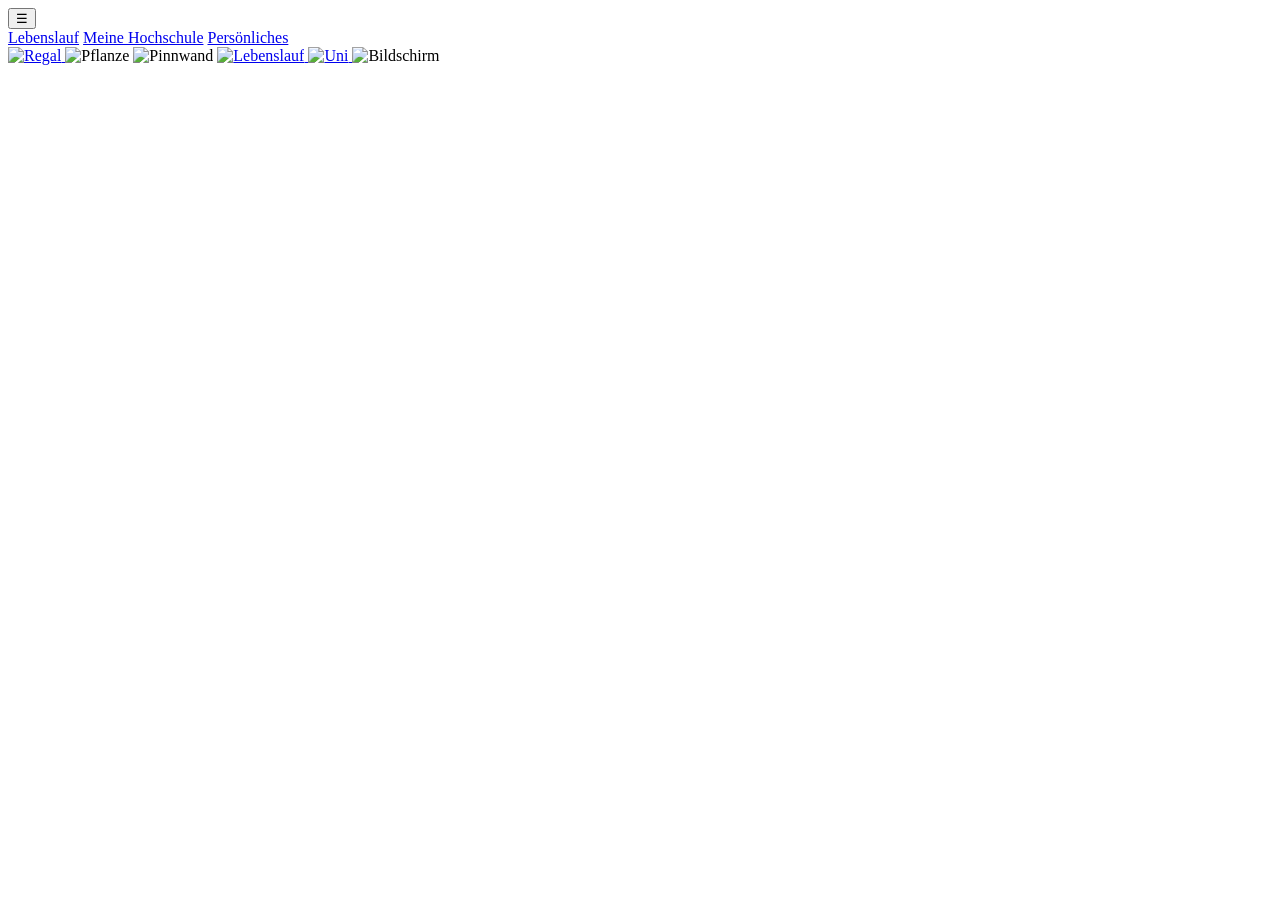
==== index.html @ 56406b9c "update" ====
<!DOCTYPE html>
<html lang="de">

<head>
    <meta charset="UTF-8">
    <meta name="viewport" content="width=device-width, initial-scale=1.0">
    <title>Emily Tholema – Portfolio</title>
    <link rel="stylesheet" href="style.css">
</head>

<body class="home">
    <div class="menu-container">
        <button class="menu-button" id="menuButton" aria-label="Menü öffnen">
            ☰
        </button>

        <div class="menu-dropdown" id="menuDropdown">
            <a href="./lebenslauf.html">Lebenslauf</a>
            <a href="./uni.html">Meine Hochschule</a>
            <a href="./persoenlich.html">Persönliches</a>
        </div>
    </div>

    <div class="container">
        <div class="scene">
            <div class="line"></div>
            <div class="tisch"></div>

            <a href="./persoenlich.html">
                <img src="./images/regal2.png" class="regal klick" alt="Regal">
            </a>

            <img src="./images/Pflanzen_Wand.png" class="pflanze" alt="Pflanze">
            <img src="./images/Pinnwand_Notiz.png" class="pinnwand" alt="Pinnwand">

            <a href="./lebenslauf.html">
                <img src="./images/Lebenslauf_bild.png" class="lebenslauf klick" alt="Lebenslauf">
            </a>

            <a href="./uni.html">
                <img src="./images/Uni.png" class="uni klick" alt="Uni">
            </a>

            <img src="./images/Bildschrim.png" class="screen" alt="Bildschirm">
        </div>
    </div>
    <script>
        const menuButton = document.getElementById("menuButton");
        const menuDropdown = document.getElementById("menuDropdown");

        menuButton.addEventListener("click", () => {
            menuDropdown.classList.toggle("open");
        });

        document.addEventListener("click", (event) => {
            const isClickInside = document.querySelector(".menu-container").contains(event.target);

            if (!isClickInside) {
                menuDropdown.classList.remove("open");
            }
        });
    </script>
</body>



</html>
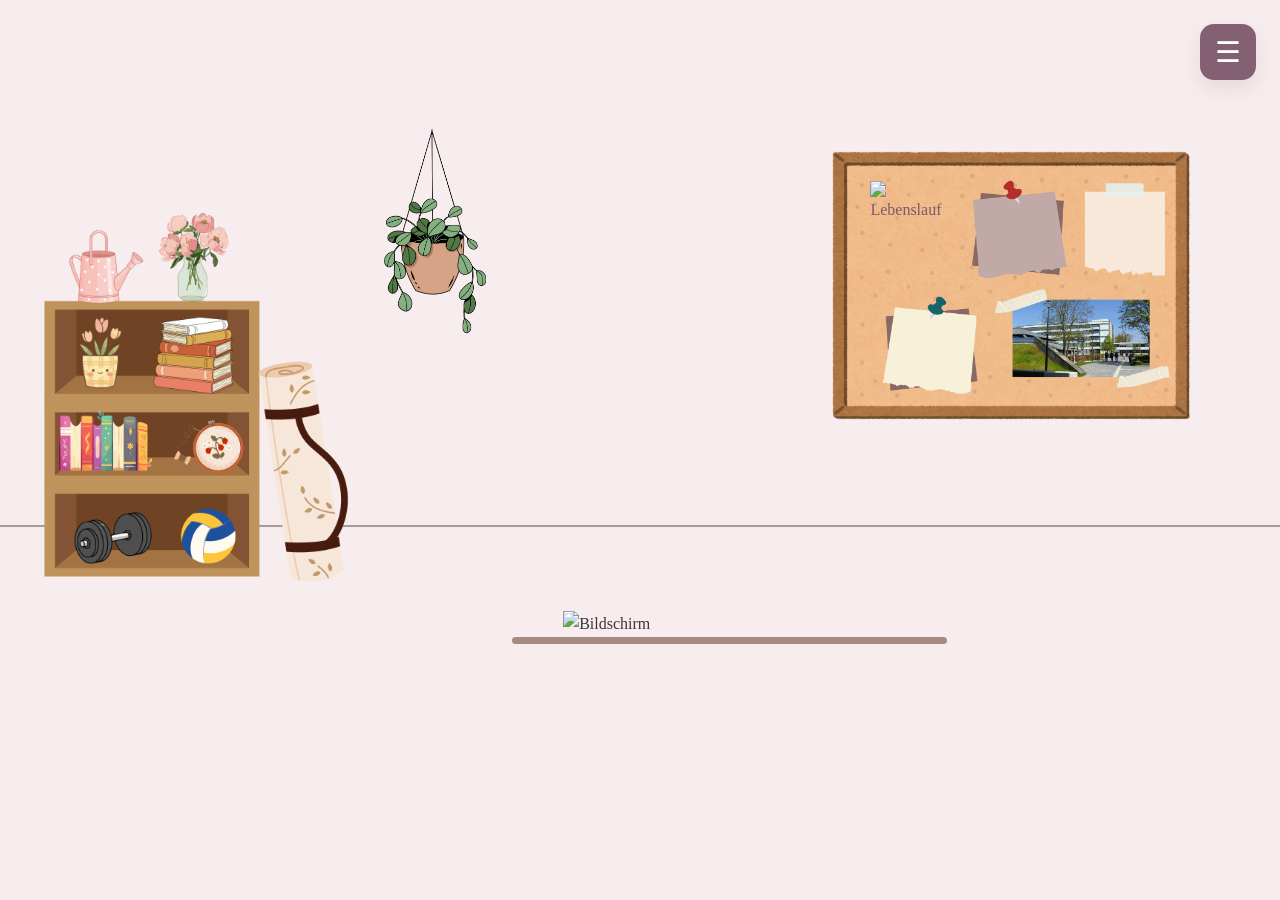
==== commit e6a2e614: "update" ====
--- a/index.html
+++ b/index.html
@@ -6,13 +6,13 @@
     <meta name="viewport" content="width=device-width, initial-scale=1.0">
     <title>Emily Tholema – Portfolio</title>
     <link rel="stylesheet" href="style.css">
+    <script src="script.js" defer></script>
 </head>
 
 <body class="home">
+    <!-- Menü Dropdown -->
     <div class="menu-container">
-        <button class="menu-button" id="menuButton" aria-label="Menü öffnen">
-            ☰
-        </button>
+        <button class="menu-button" id="menuButton"> ☰ </button>
 
         <div class="menu-dropdown" id="menuDropdown">
             <a href="./lebenslauf.html">Lebenslauf</a>
@@ -21,47 +21,33 @@
         </div>
     </div>
 
-    <div class="container">
+    <!-- responsive Layout - Website passt sich automatisch an jedes Gerät an. -->
+    <div class="container"> 
+        <!-- absolute Positionierung - platziert ein Element ganz genau an eine Stelle -->
         <div class="scene">
-            <div class="line"></div>
-            <div class="tisch"></div>
+            <h3 class="hint">Einige Elemente dieser Seite sind interaktiv. <br> Entdecken Sie sie gerne. </h3>
+            <div class="wall"></div>
+            <div class="table"></div>
 
+            <!-- Bilder -->
             <a href="./persoenlich.html">
-                <img src="./images/regal2.png" class="regal klick" alt="Regal">
+                <img src="./images/shelf.png" class="shelf clickable" alt="Hobby-Regal">
             </a>
 
-            <img src="./images/Pflanzen_Wand.png" class="pflanze" alt="Pflanze">
-            <img src="./images/Pinnwand_Notiz.png" class="pinnwand" alt="Pinnwand">
+            <img src="./images/plant.png" class="plant" alt="Pflanze">
+            <img src="./images/pinboard.png" class="pinboard" alt="Pinnwand">
 
             <a href="./lebenslauf.html">
-                <img src="./images/Lebenslauf_bild.png" class="lebenslauf klick" alt="Lebenslauf">
+                <img src="./images/Lebenslauf_bild.png" class="lebenslauf-note clickable" alt="Lebenslauf">
             </a>
 
             <a href="./uni.html">
-                <img src="./images/Uni.png" class="uni klick" alt="Uni">
+                <img src="./images/uni-note.png" class="uni-note clickable" alt="Uni-Bild">
             </a>
 
-            <img src="./images/Bildschrim.png" class="screen" alt="Bildschirm">
+            <img src="./images/screen.png" class="screen" alt="Bildschirm">
         </div>
     </div>
-    <script>
-        const menuButton = document.getElementById("menuButton");
-        const menuDropdown = document.getElementById("menuDropdown");
-
-        menuButton.addEventListener("click", () => {
-            menuDropdown.classList.toggle("open");
-        });
-
-        document.addEventListener("click", (event) => {
-            const isClickInside = document.querySelector(".menu-container").contains(event.target);
-
-            if (!isClickInside) {
-                menuDropdown.classList.remove("open");
-            }
-        });
-    </script>
 </body>
 
-
-
 </html>
--- a/style.css
+++ b/style.css
@@ -0,0 +1,680 @@
+/* ----- GRUNDEINSTELLUNGEN ----- */
+body {
+    margin: 0;
+    background-color: #F7EDEE;
+    font-family: "Kannada MN", serif;
+    color: #3F3537;
+    line-height: 1.6;
+}
+
+h1,
+h2,
+p {
+    margin: 0;
+}
+
+h1 {
+    font-size: 2.8rem;
+    margin-bottom: 20px;
+}
+
+a {
+    color: #7D5A6B;
+    text-decoration: none;
+}
+
+a:hover {
+    color: #D88FA7;
+    text-decoration: underline;
+}
+
+
+/* ----- GEMEINSAME ELEMENTE ----- */
+.card,
+.container-split,
+.personal-card,
+.full-container {
+    background-color: #F3E3E6;
+    border-radius: 25px;
+    box-shadow: 0 10px 30px rgba(125, 90, 107, 0.08);
+    border: 1px solid rgba(125, 90, 107, 0.08);
+}
+
+footer {
+    text-align: center;
+    background-color: #7D5A6B;
+    color: white;
+    padding: 25px;
+    margin-top: 60px;
+    font-size: 1rem;
+}
+
+
+/* ----- MENÜ ---- */
+.menu-container {
+    position: fixed;
+    top: 24px;
+    right: 24px;
+    z-index: 1000;
+}
+
+.menu-button {
+    width: 56px;
+    height: 56px;
+    border: none;
+    border-radius: 14px;
+    background-color: rgba(125, 90, 107, 0.95);
+    color: white;
+    font-size: 1.8rem;
+    display: flex;
+    align-items: center;
+    justify-content: center;
+    cursor: pointer;
+    box-shadow: 0 8px 20px rgba(0, 0, 0, 0.08);
+    transition: transform 0.2s ease, background-color 0.3s ease;
+}
+
+.menu-button:hover {
+    transform: translateY(-1px);
+    background-color: #D88FA7;
+}
+
+.menu-dropdown {
+    position: absolute;
+    top: 68px;
+    right: 0;
+    min-width: 220px;
+    padding: 10px;
+    border-radius: 18px;
+    background-color: rgba(255, 248, 248, 0.92);
+    backdrop-filter: blur(10px);
+    box-shadow: 0 14px 30px rgba(0, 0, 0, 0.10);
+    display: flex;
+    flex-direction: column;
+    opacity: 0;
+    visibility: hidden;
+    transform: translateY(-8px);
+    transition: opacity 0.25s ease, transform 0.25s ease, visibility 0.25s ease;
+}
+
+.menu-dropdown.open {
+    opacity: 1;
+    visibility: visible;
+    transform: translateY(0);
+}
+
+.menu-dropdown a {
+    display: block;
+    padding: 12px 14px;
+    font-size: 1.05rem;
+    color: #3F3537;
+    text-decoration: none;
+    transition: background-color 0.2s ease, color 0.2s ease;
+}
+
+.menu-dropdown a:not(:last-child) {
+    border-bottom: 1px solid rgba(63, 53, 55, 0.08);
+}
+
+.menu-dropdown a:hover {
+    background-color: rgba(216, 143, 167, 0.14);
+    color: #7D5A6B;
+}
+
+
+/* ----- HOME ----- */
+.home {
+    overflow: hidden;
+}
+
+.container {
+    width: 100%;
+    height: 100vh;
+    display: flex;
+    justify-content: center;
+    align-items: center;
+}
+
+.scene {
+    position: relative;
+    width: min(100vw, calc(100vh * 1200 / 700));
+    aspect-ratio: 1200 / 700;
+}
+
+.hint {
+    animation: hideHint 8s forwards;
+}
+
+@keyframes hideHint {
+    0% { opacity: 1; }
+    100% { opacity: 0; }
+}
+
+.scene img {
+    position: absolute;
+    height: auto;
+    max-width: 100%;
+    display: block;
+}
+
+.clickable {
+    transition: transform 0.3s ease;
+}
+
+.clickable:hover {
+    transform: scale(1.1);
+    cursor: pointer;
+}
+
+.shelf {
+    width: 29%;
+    left: 1%;
+    bottom: 32%;
+    z-index: 2;
+}
+
+.plant {
+    width: 8%;
+    top: 7%;
+    left: 30%;
+    z-index: 4;
+}
+
+.pinboard {
+    width: 28%;
+    right: 7%;
+    top: 10%;
+    z-index: 1;
+}
+
+.lebenslauf-note {
+    width: 6%;
+    right: 26%;
+    top: 14%;
+    z-index: 3;
+}
+
+.uni-note {
+    width: 14%;
+    right: 8.5%;
+    top: 28%;
+    z-index: 3;
+}
+
+.screen {
+    width: 25%;
+    left: 44%;
+    bottom: 25%;
+    z-index: 2;
+}
+
+.wall {
+    position: absolute;
+    left: 0;
+    right: 0;
+    top: 60%;
+    height: 0.3%;
+    background-color: rgba(63, 53, 55, 0.45);
+    z-index: 0;
+}
+
+.table {
+    position: absolute;
+    left: 40%;
+    right: 26%;
+    bottom: 24%;
+    height: 1%;
+    background-color: rgba(113, 76, 57, 0.6);
+    border-radius: 10px;
+    z-index: 1;
+}
+
+
+/* ----- LEBENSLAUF-SEITE ----- */
+.lebenslauf-page {
+    overflow-x: hidden;
+}
+
+.lebenslauf-page h2 {
+    margin-bottom: 20px;
+    font-size: 1.5rem;
+}
+
+.header-lebenslauf {
+    text-align: center;
+    padding: 50px 20px 70px;
+}
+
+.header-lebenslauf h1 {
+    margin-bottom: 8px;
+}
+
+.header-lebenslauf p {
+    font-size: 1.1rem;
+}
+
+.pdf-btn {
+    display: inline-block;
+    margin-top: 40px;
+    padding: 8px 16px;
+    background-color: #7D5A6B;
+    color: white;
+    border-radius: 10px;
+    font-size: 0.9rem;
+    text-decoration: none;
+    transition: all 0.3s ease;
+}
+
+.pdf-btn:hover {
+    transform: translateY(-2px);
+}
+
+.container-split {
+    width: min(1100px, 90%);
+    margin: 0 auto 40px;
+    display: flex;
+    gap: 30px;
+    align-items: stretch;
+}
+
+.card {
+    padding: 25px;
+}
+
+.kontaktdaten,
+.profil,
+.skills,
+.softskills {
+    flex: 1;
+}
+
+.card-line {
+    display: flex;
+    justify-content: space-between;
+    gap: 20px;
+    padding: 10px 0;
+    border-bottom: 1px solid rgba(63, 53, 55, 0.12);
+}
+
+.card-line:last-child {
+    border-bottom: none;
+}
+
+.label {
+    font-weight: bold;
+    min-width: 120px;
+}
+
+.kontaktdaten address {
+    font-style: normal;
+}
+
+.profil {
+    display: flex;
+    flex-direction: column;
+    align-items: center;
+    text-align: center;
+}
+
+.profil img {
+    width: 180px;
+    height: 180px;
+    object-fit: cover;
+    border-radius: 50%;
+    margin-bottom: 20px;
+    display: block;
+}
+
+.profil p {
+    max-width: 420px;
+}
+
+.full-container {
+    width: min(1100px, 90%);
+    margin: 0 auto 40px;
+    padding: 25px;
+    box-sizing: border-box;
+}
+
+.container-skills {
+    width: min(1100px, 90%);
+    margin: 0 auto 40px;
+    display: flex;
+    gap: 24px;
+    align-items: stretch;
+}
+
+.skills-icons {
+    display: grid;
+    grid-template-columns: repeat(4, 90px);
+    gap: 26px 30px;
+    margin-top: 24px;
+    align-items: center;
+}
+
+.skills-icons img {
+    width: 90px;
+    height: 90px;
+    object-fit: contain;
+    display: block;
+}
+
+.softskills ul {
+    display: grid;
+    grid-template-columns: 1fr 1fr;
+    gap: 10px 30px;
+    margin-top: 20px;
+    padding-left: 0;
+}
+
+.softskills li {
+    list-style: none;
+    position: relative;
+    padding-left: 20px;
+}
+
+.softskills li::before {
+    content: "•";
+    position: absolute;
+    left: 0;
+}
+
+
+/* ----- UNI-SEITE ----- */
+.header-uni {
+    width: min(1100px, 90%);
+    margin: 80px auto 60px;
+    display: flex;
+    align-items: center;
+    gap: 60px;
+}
+
+.header-uni img {
+    width: 350px;
+    border-radius: 10px;
+}
+
+.header-uni h1 {
+    margin: 0;
+}
+
+.uni-description {
+    width: min(1100px, 90%);
+    margin: 0 auto 80px;
+    font-size: 1.1rem;
+}
+
+.module {
+    width: min(1100px, 90%);
+    margin: 100px auto 80px;
+    display: flex;
+    gap: 40px;
+    align-items: flex-start;
+}
+
+.module div,
+.module p {
+    flex: 1;
+}
+
+.module h2 {
+    width: 100%;
+    margin-bottom: 20px;
+}
+
+.module img {
+    flex: 1.5;
+    width: 100%;
+    max-width: 600px;
+    border-radius: 10px;
+    transition: transform 0.3s ease;
+}
+
+.module img:hover {
+    transform: scale(1.1);
+}
+
+.uni-photoGallery {
+    width: min(1100px, 90%);
+    margin: 150px auto 80px;
+    display: flex;
+    gap: 20px;
+    overflow-x: auto;
+    padding-bottom: 10px;
+}
+
+.uni-photoGallery img {
+    flex: 0 0 auto;
+    width: 300px;
+    height: 200px;
+    object-fit: cover;
+    border-radius: 10px;
+}
+
+
+/* ----- PERSONAL-SEITE ----- */
+.personal-page {
+    overflow-x: hidden;
+}
+
+.header-personal {
+    width: min(1100px, 90%);
+    margin: 50px auto 70px;
+    position: relative;
+    display: flex;
+    justify-content: center;
+    align-items: center;
+}
+
+.header-personal h1 {
+    margin: 0;
+}
+
+.header-personal img {
+    width: 110px;
+    height: 110px;
+    object-fit: cover;
+    border-radius: 50%;
+    position: absolute;
+    right: 0;
+    top: -10px;
+    background-color: white;
+}
+
+.personal-einleitung {
+    text-align: center;
+    margin-bottom: 70px;
+}
+
+.personal-einleitung p {
+    max-width: 500px;
+    margin: 0 auto 14px;
+    font-size: 1.1rem;
+    line-height: 1.8;
+}
+
+.personal-einleitung p:first-child {
+    font-weight: 500;
+    font-size: 1.3rem;
+}
+
+.personal-einleitung p:last-child {
+    margin-bottom: 0;
+}
+
+.personal-card {
+    width: min(1100px, 90%);
+    margin: 0 auto 40px;
+    padding: 38px 30px;
+}
+
+.personal-card h2 {
+    font-size: 2rem;
+    margin-bottom: 30px;
+}
+
+.hobby-card h2 {
+    font-size: 1.9rem;
+}
+
+.hobby-card h3 {
+    font-size: 1.5rem;
+    margin-bottom: 10px;
+}
+
+.hobby-card p,
+.hobby-sonstiges,
+.story-text p {
+    font-size: 1.05rem;
+}
+
+.hobby-card p {
+    max-width: 900px;
+}
+
+.hobby-item {
+    position: relative;
+    margin-bottom: 28px;
+    padding-right: 140px;
+}
+
+.hover-hobbyImg {
+    position: absolute;
+    top: 50%;
+    right: 20px;
+    width: 90px;
+    height: 90px;
+    padding: 12px;
+    object-fit: contain;
+    opacity: 0;
+    transform: translateY(-50%) scale(0.9);
+    transition: all 0.3s ease;
+}
+
+.hobby-item:hover .hover-hobbyImg {
+    opacity: 1;
+    transform: translateY(-50%) scale(1);
+}
+
+.hobby-sonstiges {
+    margin-top: 35px;
+}
+
+.story-card h2 {
+    text-align: center;
+    max-width: 700px;
+    margin: 0 auto 40px;
+    line-height: 1.3;
+}
+
+.story-grid {
+    display: grid;
+    grid-template-columns: auto auto;
+    justify-content: center;
+    align-items: center;
+    gap: 30px 70px;
+}
+
+.story-text {
+    max-width: 400px;
+}
+
+.story-text p {
+    line-height: 1.7;
+    margin-bottom: 18px;
+}
+
+.story-text p:last-child {
+    margin-bottom: 0;
+}
+
+.story-image {
+    display: flex;
+    justify-content: center;
+}
+
+.story-image img {
+    width: 100%;
+    max-width: 480px;
+    border-radius: 10px;
+    display: block;
+}
+
+audio {
+    width: 100%;
+    max-width: 400px;
+    margin-top: 15px;
+}
+
+
+/* ----- RESPONSIVE ----- */
+@media (max-width: 800px) {
+    .container-split,
+    .container-skills,
+    .header-uni,
+    .module,
+    .header-personal {
+        flex-direction: column;
+    }
+
+    .header-uni,
+    .header-personal {
+        text-align: center;
+    }
+
+    .header-personal {
+        gap: 20px;
+        justify-content: center;
+        padding-top: 20px;
+    }
+
+    .header-personal img {
+        position: static;
+        width: 90px;
+        height: 90px;
+        margin-left: 0;
+    }
+
+    .personal-card {
+        padding: 28px 20px;
+    }
+
+    .personal-card h2 {
+        font-size: 1.6rem;
+    }
+
+    .hobby-card h3 {
+        font-size: 1.25rem;
+    }
+
+    .hobby-item {
+        padding-right: 0;
+    }
+
+    .hover-hobbyImg {
+        display: none;
+    }
+
+    .story-grid {
+        grid-template-columns: 1fr;
+    }
+
+    .story-image img,
+    .module img {
+        max-width: 100%;
+    }
+
+    .card-line {
+        flex-direction: column;
+        gap: 6px;
+    }
+
+    .label {
+        min-width: unset;
+    }
+
+    .skills-icons {
+        grid-template-columns: repeat(3, 80px);
+        gap: 20px;
+    }
+}
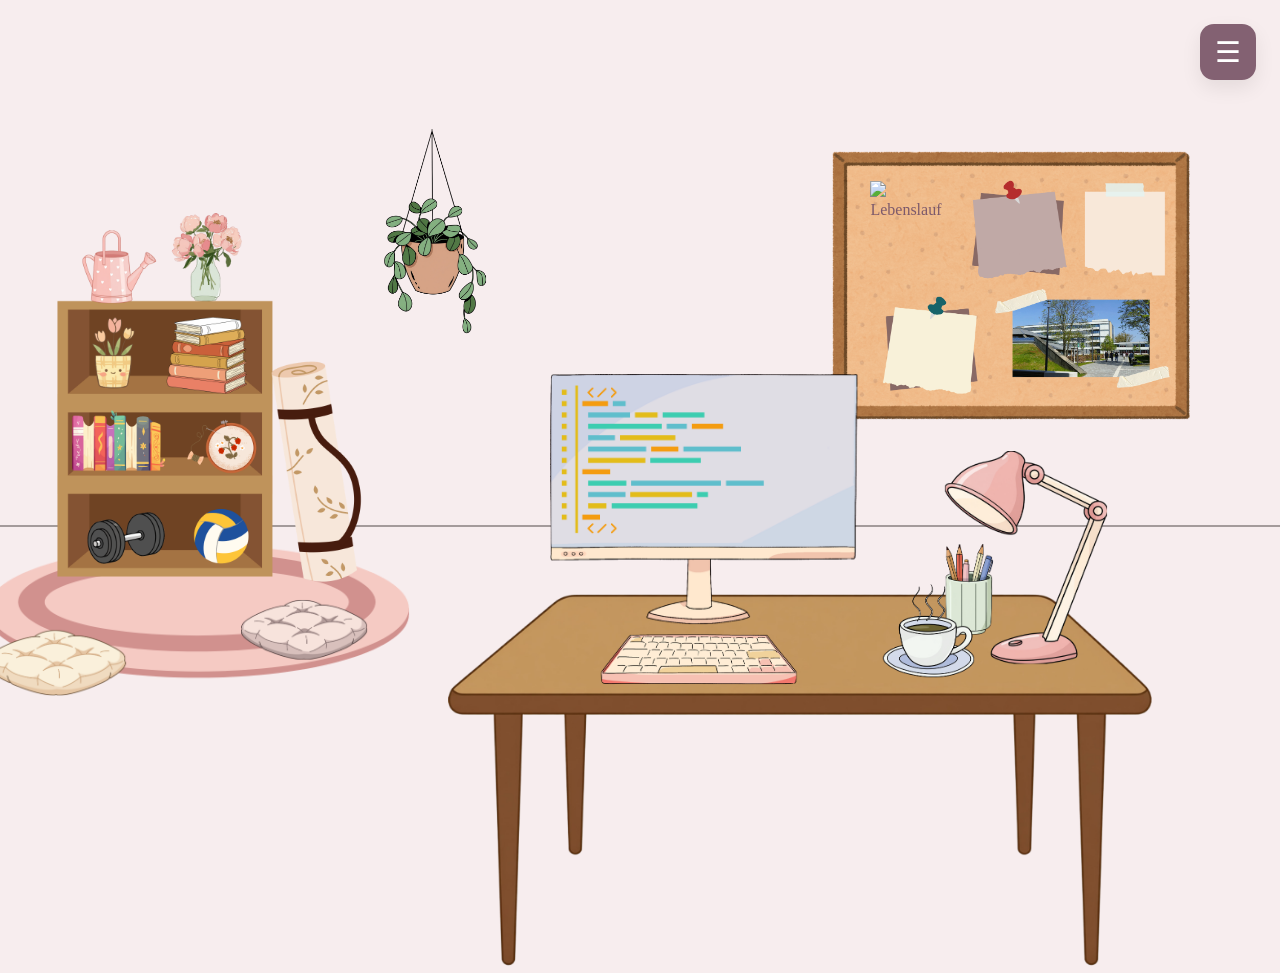
==== commit 206ce0e0: "update" ====
--- a/index.html
+++ b/index.html
@@ -27,9 +27,11 @@
         <div class="scene">
             <h3 class="hint">Einige Elemente dieser Seite sind interaktiv. <br> Entdecken Sie sie gerne. </h3>
             <div class="wall"></div>
-            <div class="table"></div>
+            <!-- <div class="table"></div> -->
 
             <!-- Bilder -->
+            <img src="./images/carpet.png" class="carpet">
+            <img src="./images/table.png" class="table" alt="Schreibtisch">
             <a href="./persoenlich.html">
                 <img src="./images/shelf.png" class="shelf clickable" alt="Hobby-Regal">
             </a>
--- a/style.css
+++ b/style.css
@@ -142,7 +142,8 @@
 }
 
 .hint {
-    animation: hideHint 8s forwards;
+    font-size: 1.3rem;
+    animation: hideHint 10s forwards;
 }
 
 @keyframes hideHint {
@@ -168,7 +169,7 @@
 
 .shelf {
     width: 29%;
-    left: 1%;
+    left: 2%;
     bottom: 32%;
     z-index: 2;
 }
@@ -202,9 +203,9 @@
 }
 
 .screen {
-    width: 25%;
-    left: 44%;
-    bottom: 25%;
+    width: 24%;
+    left: 43%;
+    bottom: 26.5%;
     z-index: 2;
 }
 
@@ -219,16 +220,18 @@
 }
 
 .table {
-    position: absolute;
-    left: 40%;
-    right: 26%;
-    bottom: 24%;
-    height: 1%;
-    background-color: rgba(113, 76, 57, 0.6);
-    border-radius: 10px;
+    width: 55%;
+    right: 10%;
+    bottom: -20%;
+    z-index: 2;
+}
+
+.carpet {
+    width: 33%;
+    left: -1%;
+    bottom: 17%;
     z-index: 1;
 }
-
 
 /* ----- LEBENSLAUF-SEITE ----- */
 .lebenslauf-page {
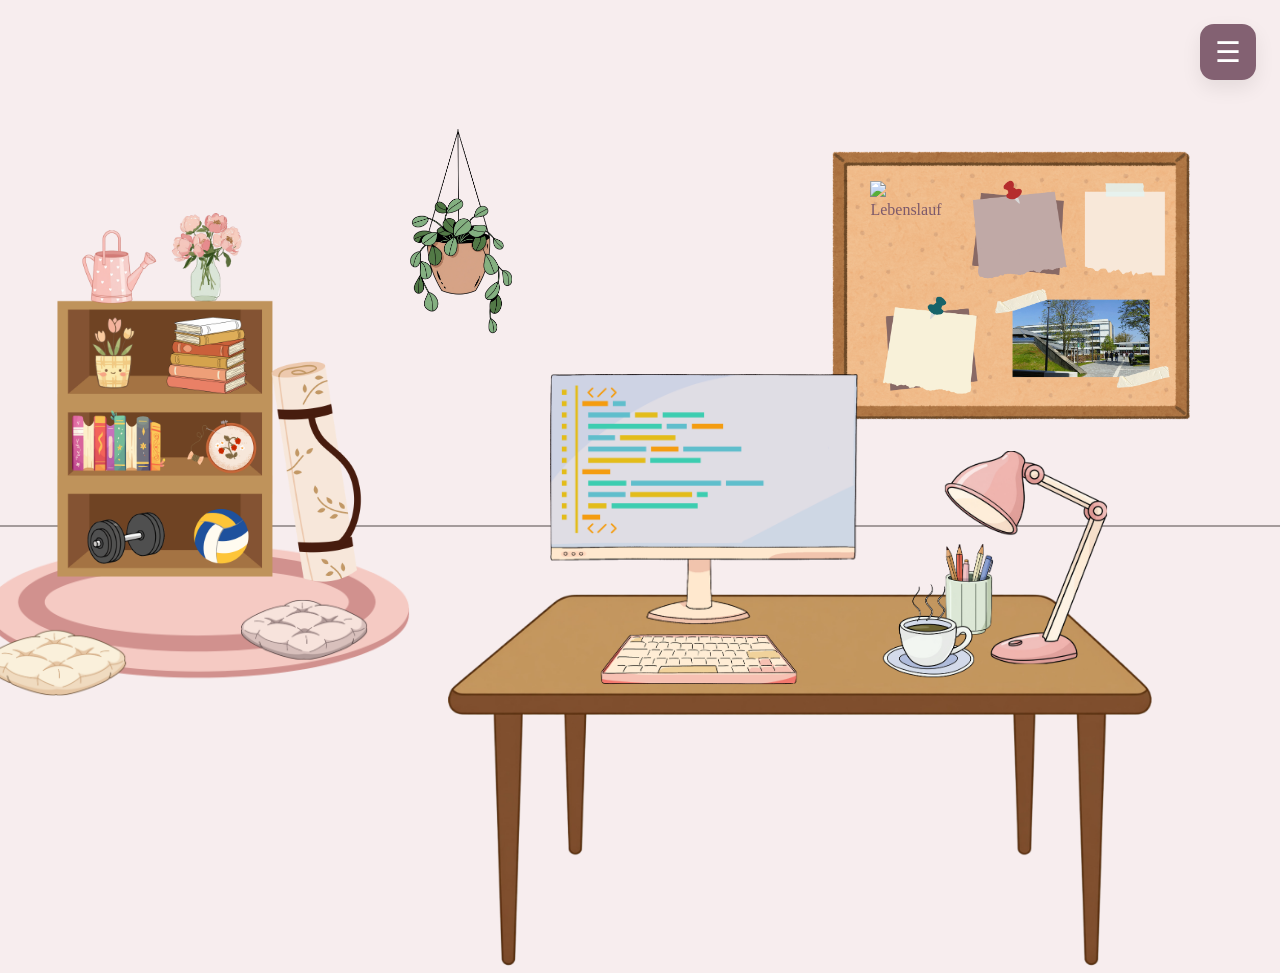
==== commit 777ae48b: "update" ====
--- a/index.html
+++ b/index.html
@@ -27,8 +27,6 @@
         <div class="scene">
             <h3 class="hint">Einige Elemente dieser Seite sind interaktiv. <br> Entdecken Sie sie gerne. </h3>
             <div class="wall"></div>
-            <!-- <div class="table"></div> -->
-
             <!-- Bilder -->
             <img src="./images/carpet.png" class="carpet">
             <img src="./images/table.png" class="table" alt="Schreibtisch">
--- a/style.css
+++ b/style.css
@@ -28,10 +28,8 @@
     text-decoration: underline;
 }
 
-
 /* ----- GEMEINSAME ELEMENTE ----- */
 .card,
-.container-split,
 .personal-card,
 .full-container {
     background-color: #F3E3E6;
@@ -142,8 +140,10 @@
 }
 
 .hint {
+    position: absolute;
     font-size: 1.3rem;
     animation: hideHint 10s forwards;
+    z-index: 5;
 }
 
 @keyframes hideHint {
@@ -177,7 +177,7 @@
 .plant {
     width: 8%;
     top: 7%;
-    left: 30%;
+    left: 32%;
     z-index: 4;
 }
 
@@ -276,7 +276,7 @@
     width: min(1100px, 90%);
     margin: 0 auto 40px;
     display: flex;
-    gap: 30px;
+    gap: 24px;
     align-items: stretch;
 }
 
@@ -337,14 +337,6 @@
     margin: 0 auto 40px;
     padding: 25px;
     box-sizing: border-box;
-}
-
-.container-skills {
-    width: min(1100px, 90%);
-    margin: 0 auto 40px;
-    display: flex;
-    gap: 24px;
-    align-items: stretch;
 }
 
 .skills-icons {
